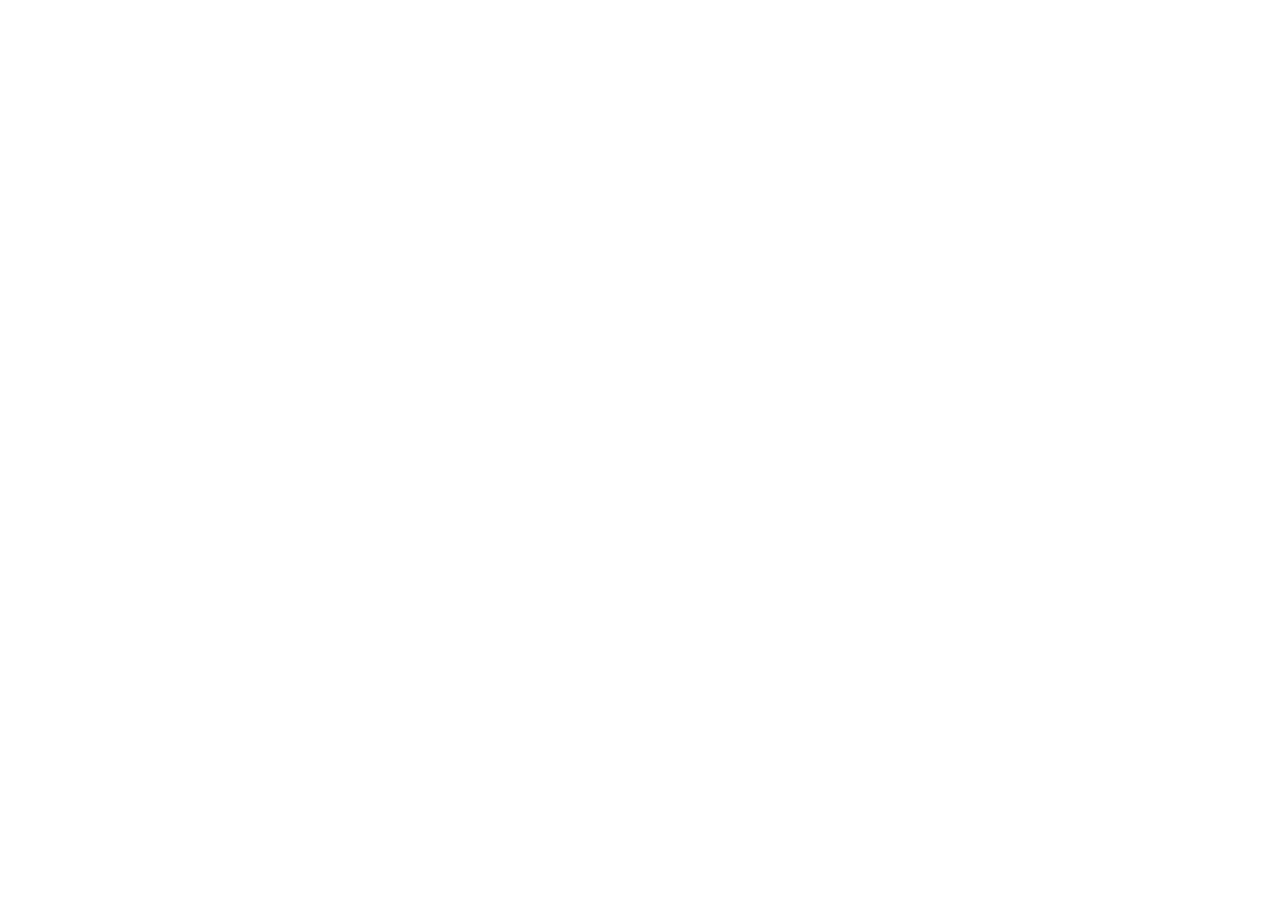
==== index.html @ db473afe "Add files via upload" ====
<!doctype html>
<html lang="en">
<head>
<meta charset="utf-8">
<meta name="viewport" content="width=device-width, initial-scale=1">
<title>Robotics & Automation Engineer | Portfolio</title>
<meta name="description" content="Engineering portfolio: embedded, autonomous and robotic systems.">
<link rel="preconnect" href="https://fonts.googleapis.com"><link rel="preconnect" href="https://fonts.gstatic.com" crossorigin>
<link rel="stylesheet" href="https://fonts.googleapis.com/css2?family=Bricolage+Grotesque:wght@600;700&family=Source+Sans+3:wght@400;600&display=swap">
<link rel="stylesheet" href="assets/style.css">
</head>
<body data-page="home">
<div id="app"></div>
<noscript><p style="padding:20px">This site needs JavaScript enabled.</p></noscript>
<script src="data/site-data.js"></script>
<script src="assets/site.js"></script>
</body>
</html>
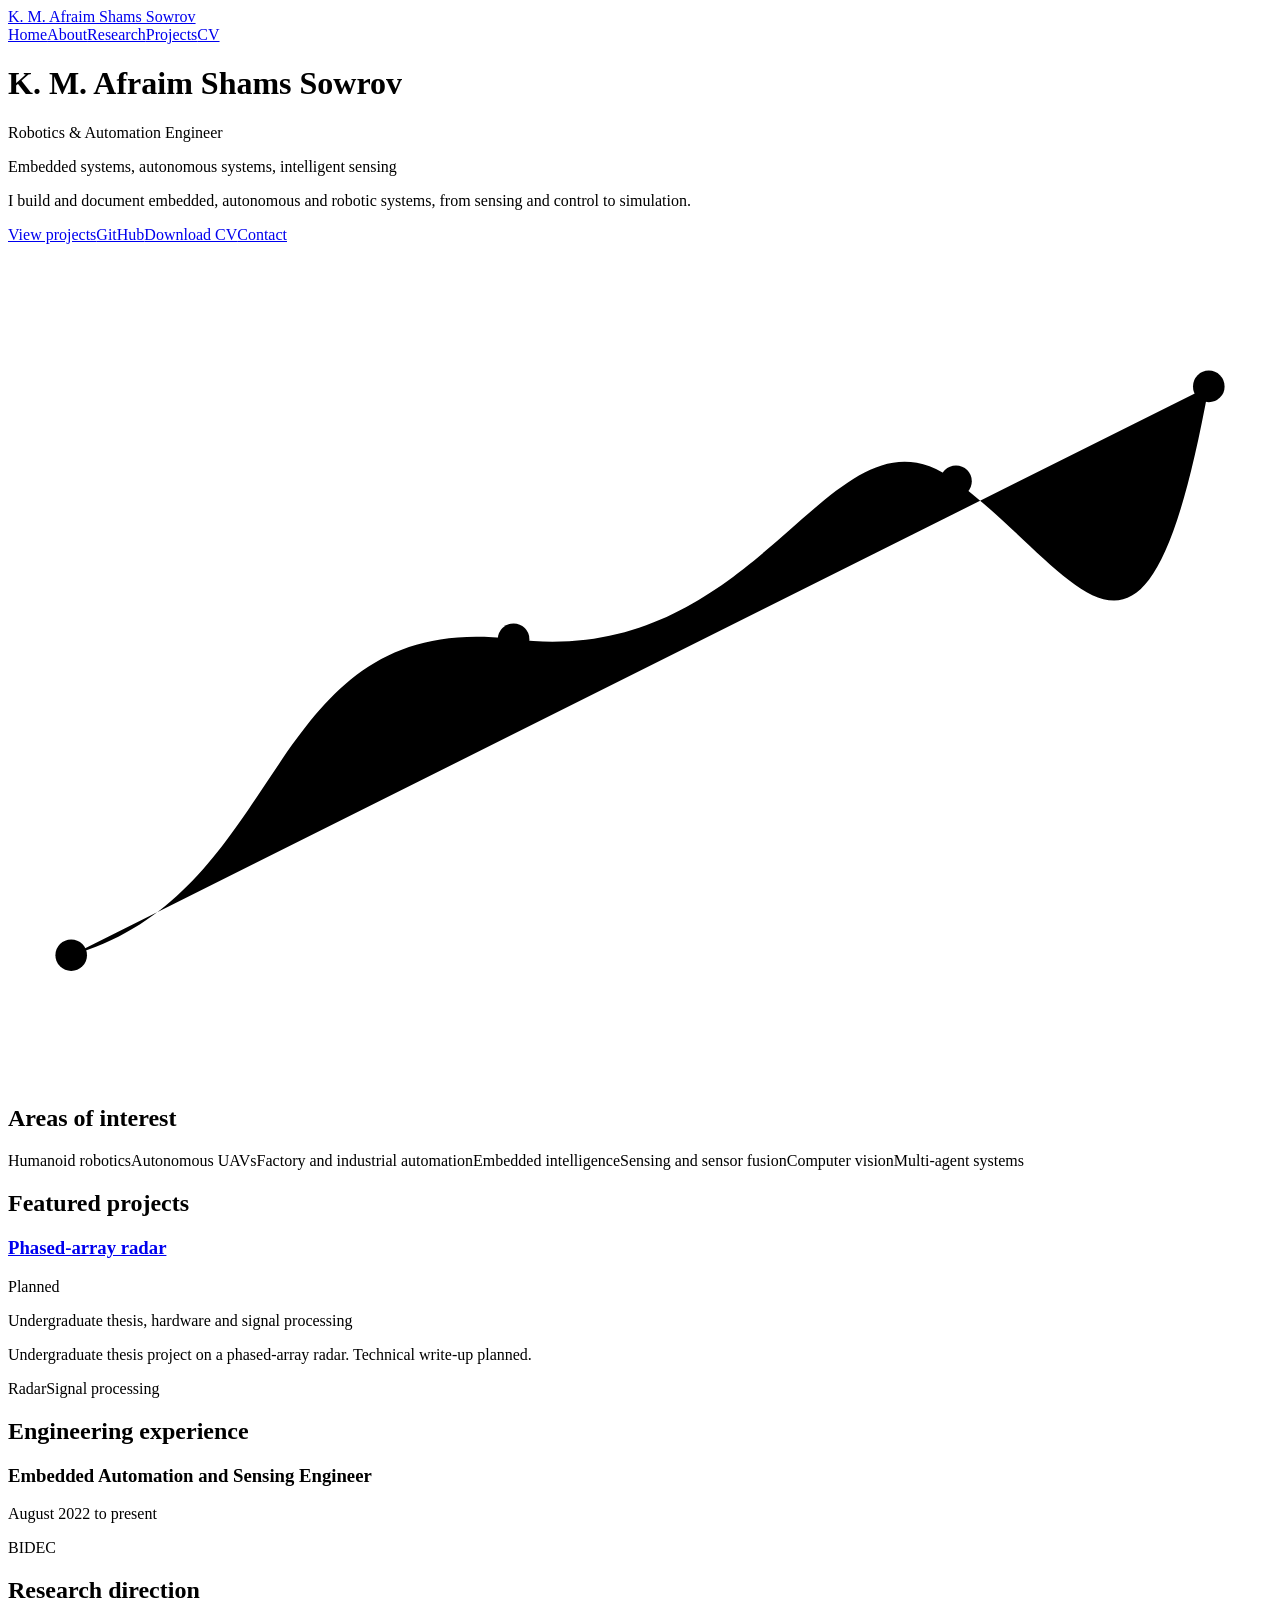
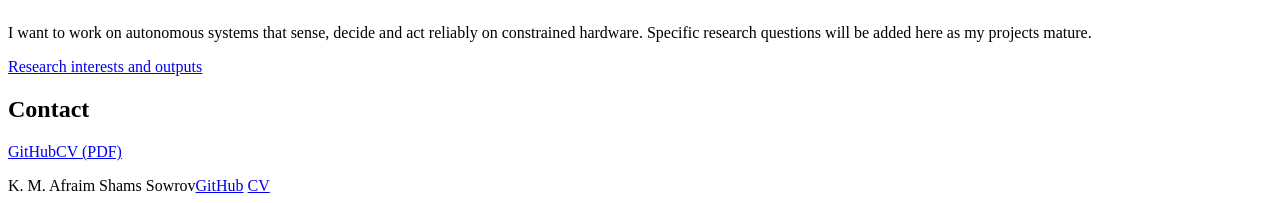
==== commit c46bdb76: "Add files via upload" ====
--- a/index.html
+++ b/index.html
@@ -3,16 +3,30 @@
 <head>
 <meta charset="utf-8">
 <meta name="viewport" content="width=device-width, initial-scale=1">
-<title>Robotics & Automation Engineer | Portfolio</title>
-<meta name="description" content="Engineering portfolio: embedded, autonomous and robotic systems.">
+<title>K. M. Afraim Shams Sowrov | Robotics &amp; Automation Engineer</title>
+<meta name="description" content="Portfolio of K. M. Afraim Shams Sowrov: embedded, autonomous and robotic systems.">
 <link rel="preconnect" href="https://fonts.googleapis.com"><link rel="preconnect" href="https://fonts.gstatic.com" crossorigin>
 <link rel="stylesheet" href="https://fonts.googleapis.com/css2?family=Bricolage+Grotesque:wght@600;700&family=Source+Sans+3:wght@400;600&display=swap">
 <link rel="stylesheet" href="assets/style.css">
 </head>
-<body data-page="home">
-<div id="app"></div>
-<noscript><p style="padding:20px">This site needs JavaScript enabled.</p></noscript>
-<script src="data/site-data.js"></script>
-<script src="assets/site.js"></script>
+<body>
+<div class="wrap">
+<header class="top"><a class="brand" href="index.html">K. M. Afraim Shams Sowrov</a><nav aria-label="Main"><a href="index.html" aria-current="page">Home</a><a href="about.html">About</a><a href="research.html">Research</a><a href="projects.html">Projects</a><a href="cv.html">CV</a></nav></header>
+<main>
+<div class="hero"><div>
+<h1>K. M. Afraim Shams Sowrov</h1>
+<p class="role">Robotics &amp; Automation Engineer</p>
+<p class="muted">Embedded systems, autonomous systems, intelligent sensing</p>
+<p class="lead">I build and document embedded, autonomous and robotic systems, from sensing and control to simulation.</p>
+<p class="links"><a class="btn" href="projects.html">View projects</a><a class="btn ghost" href="https://github.com/AfraimSowrov">GitHub</a><a class="btn ghost" href="assets/cv.pdf">Download CV</a><a class="btn ghost" href="#contact">Contact</a></p>
+</div><svg class="path" viewBox="0 0 400 260" role="img" aria-label="Decorative waypoint trajectory"><path d="M20 220 C90 200 80 110 160 120 S260 40 300 70 S360 150 380 40"/><circle cx="20" cy="220" r="5"/><circle cx="160" cy="120" r="5"/><circle cx="300" cy="70" r="5"/><circle cx="380" cy="40" r="5"/></svg></div>
+<section><h2>Areas of interest</h2><p class="tags big"><span>Humanoid robotics</span><span>Autonomous UAVs</span><span>Factory and industrial automation</span><span>Embedded intelligence</span><span>Sensing and sensor fusion</span><span>Computer vision</span><span>Multi-agent systems</span></p></section>
+<section><h2>Featured projects</h2><article class="row"><div class="row-head"><h3><a href="project-phased-array-radar.html">Phased-array radar</a></h3><span class="badge">Planned</span></div><p class="muted small">Undergraduate thesis, hardware and signal processing</p><p>Undergraduate thesis project on a phased-array radar. Technical write-up planned.</p><p class="tags"><span>Radar</span><span>Signal processing</span></p></article></section>
+<section><h2>Engineering experience</h2><article class="row"><div class="row-head"><h3>Embedded Automation and Sensing Engineer</h3><span class="muted small">August 2022 to present</span></div><p class="muted small">BIDEC</p></article></section>
+<section><h2>Research direction</h2><p>I want to work on autonomous systems that sense, decide and act reliably on constrained hardware. Specific research questions will be added here as my projects mature.</p><p><a href="research.html">Research interests and outputs</a></p></section>
+<section id="contact"><h2>Contact</h2><p class="links"><a class="btn ghost" href="https://github.com/AfraimSowrov">GitHub</a><a class="btn ghost" href="assets/cv.pdf">CV (PDF)</a></p></section>
+</main>
+<footer><span>K. M. Afraim Shams Sowrov</span><span><a href="https://github.com/AfraimSowrov">GitHub</a> <a href="assets/cv.pdf">CV</a></span></footer>
+</div>
 </body>
 </html>
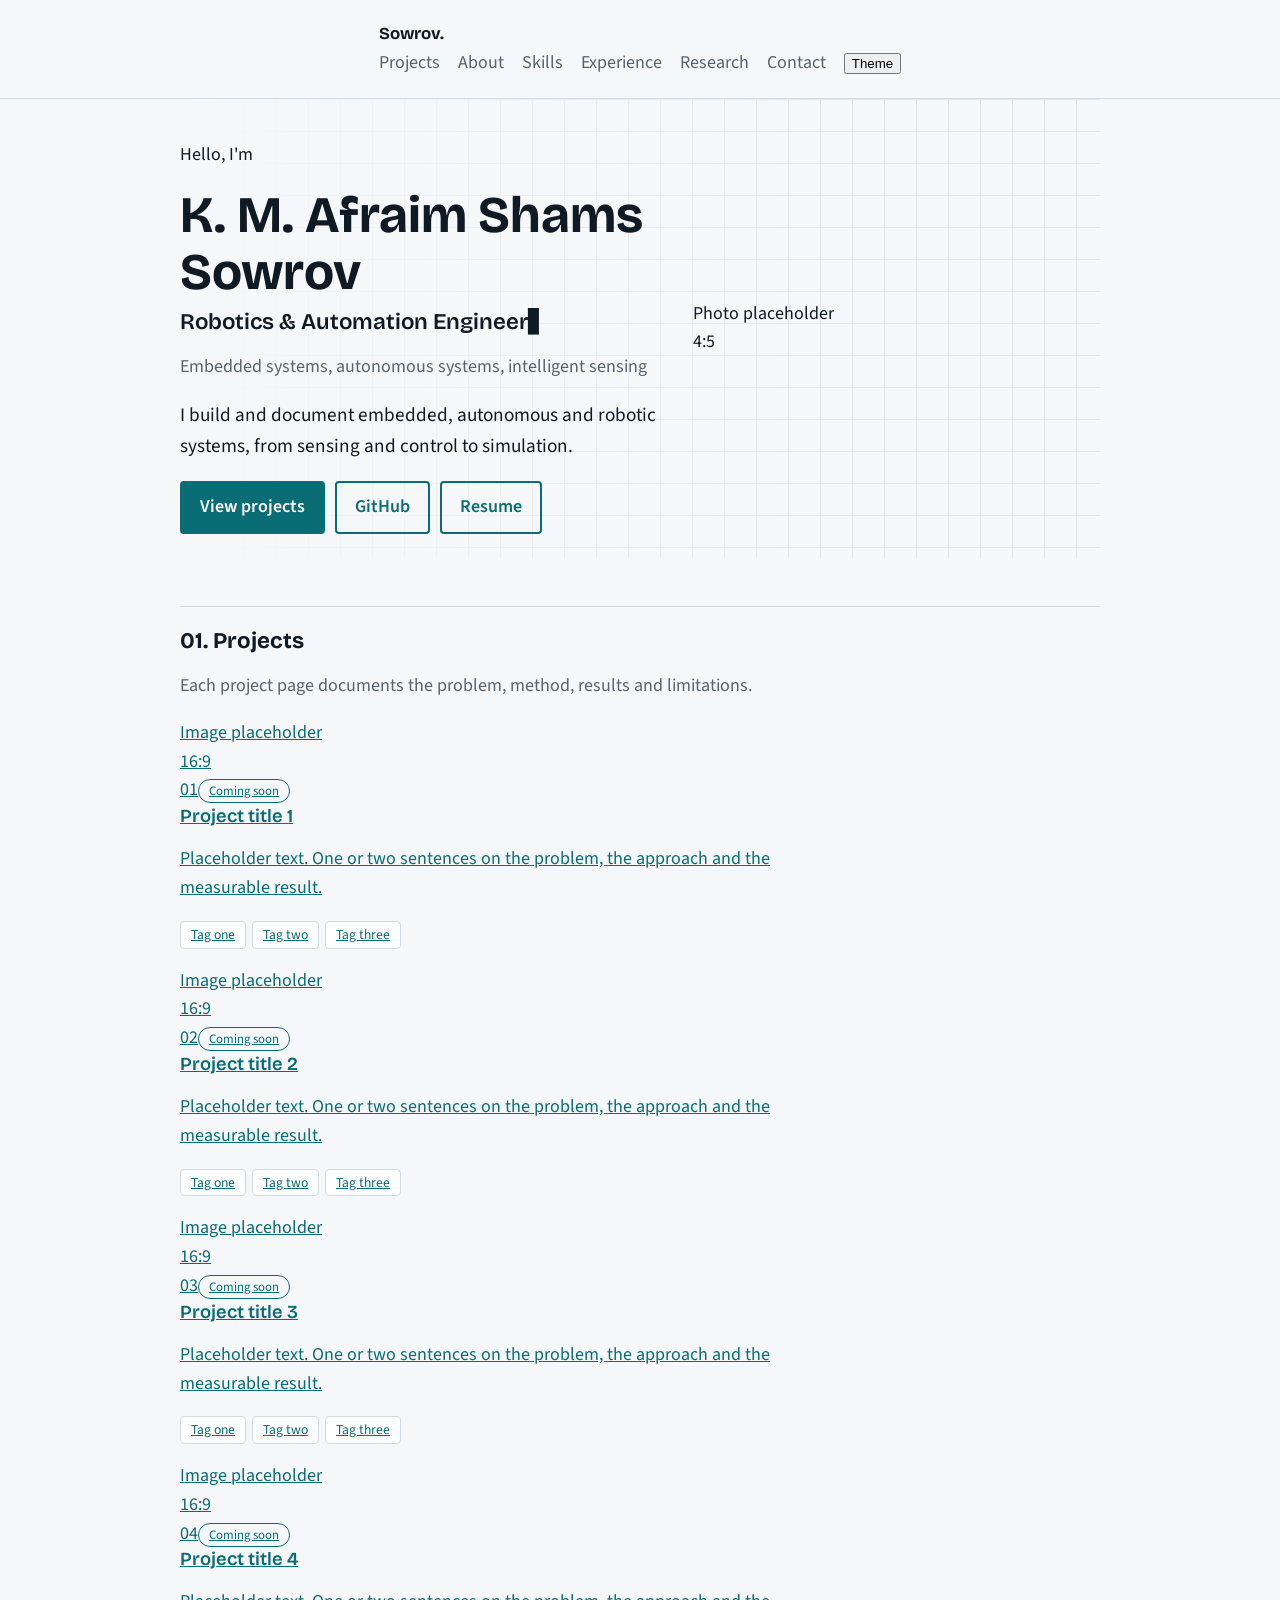
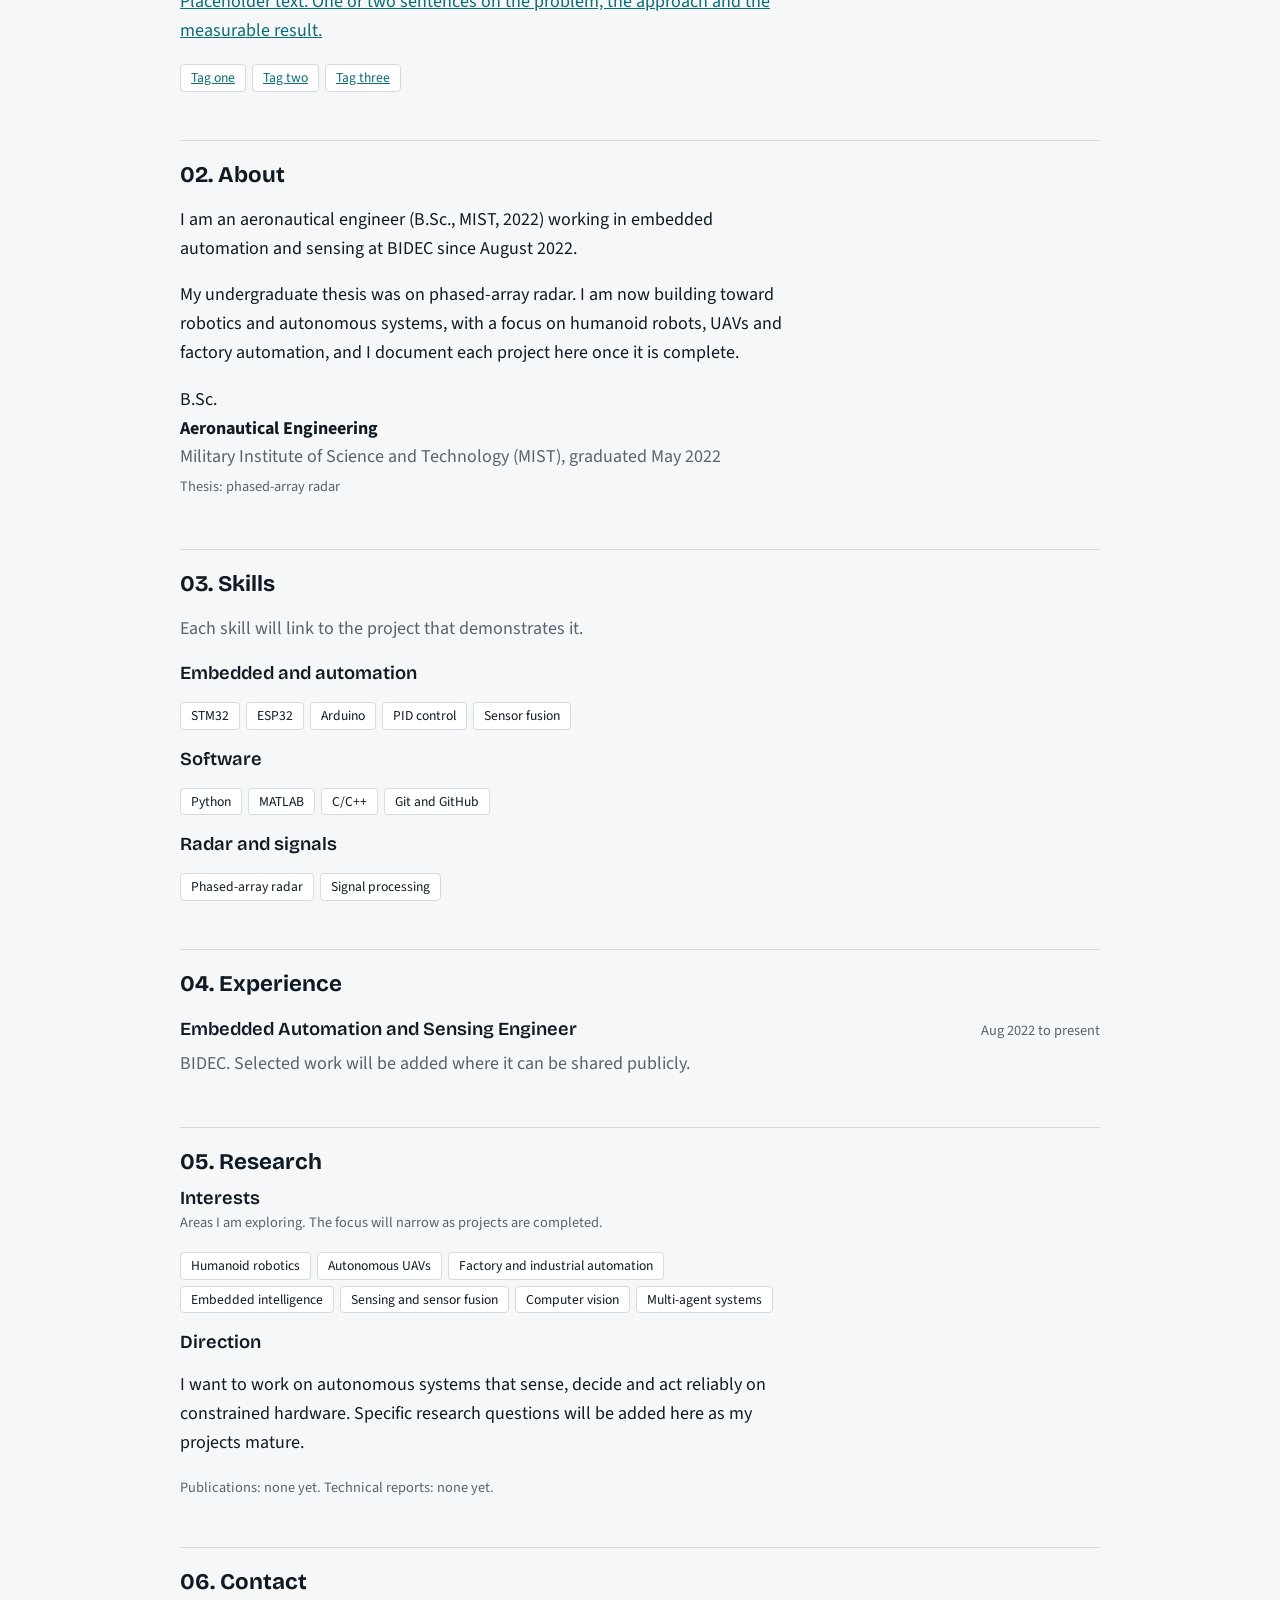
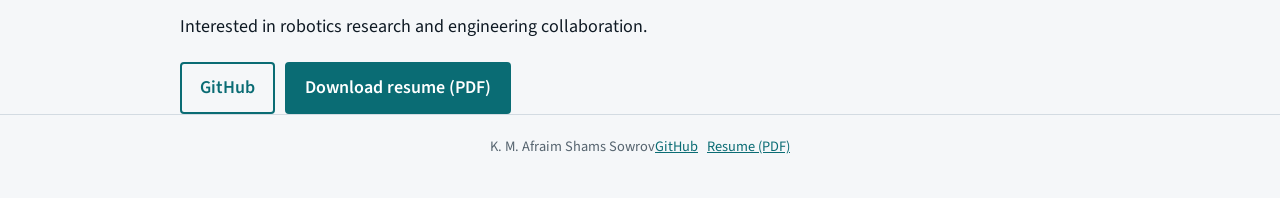
==== commit 86cd80c3: "Add files via upload" ====
--- a/index.html
+++ b/index.html
@@ -4,29 +4,88 @@
 <meta charset="utf-8">
 <meta name="viewport" content="width=device-width, initial-scale=1">
 <title>K. M. Afraim Shams Sowrov | Robotics &amp; Automation Engineer</title>
-<meta name="description" content="Portfolio of K. M. Afraim Shams Sowrov: embedded, autonomous and robotic systems.">
+<meta name="description" content="K. M. Afraim Shams Sowrov: robotics and automation engineer. Embedded, autonomous and robotic systems.">
 <link rel="preconnect" href="https://fonts.googleapis.com"><link rel="preconnect" href="https://fonts.gstatic.com" crossorigin>
-<link rel="stylesheet" href="https://fonts.googleapis.com/css2?family=Bricolage+Grotesque:wght@600;700&family=Source+Sans+3:wght@400;600&display=swap">
+<link rel="stylesheet" href="https://fonts.googleapis.com/css2?family=Bricolage+Grotesque:wght@600;700&family=JetBrains+Mono:wght@500&family=Source+Sans+3:wght@400;600&display=swap">
 <link rel="stylesheet" href="assets/style.css">
+<script src="assets/theme.js"></script>
 </head>
 <body>
-<div class="wrap">
-<header class="top"><a class="brand" href="index.html">K. M. Afraim Shams Sowrov</a><nav aria-label="Main"><a href="index.html" aria-current="page">Home</a><a href="about.html">About</a><a href="research.html">Research</a><a href="projects.html">Projects</a><a href="cv.html">CV</a></nav></header>
-<main>
+<header class="top"><div class="wrap"><a class="brand" href="index.html#top">Sowrov<span>.</span></a><nav aria-label="Main"><a href="#projects">Projects</a><a href="#about">About</a><a href="#skills">Skills</a><a href="#experience">Experience</a><a href="#research">Research</a><a href="#contact">Contact</a><button class="theme" type="button" data-toggle-theme aria-pressed="false" aria-label="Toggle dark mode">Theme</button></nav></div></header>
+<div class="wrap" id="top">
 <div class="hero"><div>
+<p class="mono eyebrow">Hello, I'm</p>
 <h1>K. M. Afraim Shams Sowrov</h1>
-<p class="role">Robotics &amp; Automation Engineer</p>
+<p class="role">Robotics &amp; Automation Engineer<span class="cursor" aria-hidden="true">&#9611;</span></p>
 <p class="muted">Embedded systems, autonomous systems, intelligent sensing</p>
 <p class="lead">I build and document embedded, autonomous and robotic systems, from sensing and control to simulation.</p>
-<p class="links"><a class="btn" href="projects.html">View projects</a><a class="btn ghost" href="https://github.com/AfraimSowrov">GitHub</a><a class="btn ghost" href="assets/cv.pdf">Download CV</a><a class="btn ghost" href="#contact">Contact</a></p>
-</div><svg class="path" viewBox="0 0 400 260" role="img" aria-label="Decorative waypoint trajectory"><path d="M20 220 C90 200 80 110 160 120 S260 40 300 70 S360 150 380 40"/><circle cx="20" cy="220" r="5"/><circle cx="160" cy="120" r="5"/><circle cx="300" cy="70" r="5"/><circle cx="380" cy="40" r="5"/></svg></div>
-<section><h2>Areas of interest</h2><p class="tags big"><span>Humanoid robotics</span><span>Autonomous UAVs</span><span>Factory and industrial automation</span><span>Embedded intelligence</span><span>Sensing and sensor fusion</span><span>Computer vision</span><span>Multi-agent systems</span></p></section>
-<section><h2>Featured projects</h2><article class="row"><div class="row-head"><h3><a href="project-phased-array-radar.html">Phased-array radar</a></h3><span class="badge">Planned</span></div><p class="muted small">Undergraduate thesis, hardware and signal processing</p><p>Undergraduate thesis project on a phased-array radar. Technical write-up planned.</p><p class="tags"><span>Radar</span><span>Signal processing</span></p></article></section>
-<section><h2>Engineering experience</h2><article class="row"><div class="row-head"><h3>Embedded Automation and Sensing Engineer</h3><span class="muted small">August 2022 to present</span></div><p class="muted small">BIDEC</p></article></section>
-<section><h2>Research direction</h2><p>I want to work on autonomous systems that sense, decide and act reliably on constrained hardware. Specific research questions will be added here as my projects mature.</p><p><a href="research.html">Research interests and outputs</a></p></section>
-<section id="contact"><h2>Contact</h2><p class="links"><a class="btn ghost" href="https://github.com/AfraimSowrov">GitHub</a><a class="btn ghost" href="assets/cv.pdf">CV (PDF)</a></p></section>
-</main>
-<footer><span>K. M. Afraim Shams Sowrov</span><span><a href="https://github.com/AfraimSowrov">GitHub</a> <a href="assets/cv.pdf">CV</a></span></footer>
+<p class="links"><a class="btn" href="#projects">View projects</a><a class="btn ghost" href="https://github.com/AfraimSowrov">GitHub</a><a class="btn ghost" href="assets/cv.pdf">Resume</a></p>
 </div>
+<!-- Replace with: <img class="portrait" src="assets/photo.jpg" alt="Portrait of K. M. Afraim Shams Sowrov"> -->
+<div class="ph portrait" role="img" aria-label="Portrait placeholder">Photo placeholder<br>4:5</div></div>
+
+<section id="projects"><h2><span class="num">01.</span> Projects</h2>
+<p class="muted">Each project page documents the problem, method, results and limitations.</p>
+<div class="grid">
+<a class="card" href="project-1.html">
+<!-- Replace the placeholder block with: <img src="assets/projects/project-1.jpg" alt="Describe the image"> -->
+<div class="ph">Image placeholder<br>16:9</div>
+<div class="card-body"><div class="card-top"><span class="card-num">01</span><span class="badge">Coming soon</span></div>
+<h3>Project title 1</h3>
+<p>Placeholder text. One or two sentences on the problem, the approach and the measurable result.</p>
+<p class="tags"><span>Tag one</span><span>Tag two</span><span>Tag three</span></p></div></a>
+<a class="card" href="project-2.html">
+<!-- Replace the placeholder block with: <img src="assets/projects/project-2.jpg" alt="Describe the image"> -->
+<div class="ph">Image placeholder<br>16:9</div>
+<div class="card-body"><div class="card-top"><span class="card-num">02</span><span class="badge">Coming soon</span></div>
+<h3>Project title 2</h3>
+<p>Placeholder text. One or two sentences on the problem, the approach and the measurable result.</p>
+<p class="tags"><span>Tag one</span><span>Tag two</span><span>Tag three</span></p></div></a>
+<a class="card" href="project-3.html">
+<!-- Replace the placeholder block with: <img src="assets/projects/project-3.jpg" alt="Describe the image"> -->
+<div class="ph">Image placeholder<br>16:9</div>
+<div class="card-body"><div class="card-top"><span class="card-num">03</span><span class="badge">Coming soon</span></div>
+<h3>Project title 3</h3>
+<p>Placeholder text. One or two sentences on the problem, the approach and the measurable result.</p>
+<p class="tags"><span>Tag one</span><span>Tag two</span><span>Tag three</span></p></div></a>
+<a class="card" href="project-4.html">
+<!-- Replace the placeholder block with: <img src="assets/projects/project-4.jpg" alt="Describe the image"> -->
+<div class="ph">Image placeholder<br>16:9</div>
+<div class="card-body"><div class="card-top"><span class="card-num">04</span><span class="badge">Coming soon</span></div>
+<h3>Project title 4</h3>
+<p>Placeholder text. One or two sentences on the problem, the approach and the measurable result.</p>
+<p class="tags"><span>Tag one</span><span>Tag two</span><span>Tag three</span></p></div></a>
+</div></section>
+
+<section id="about"><h2><span class="num">02.</span> About</h2>
+<div class="cols"><div>
+<p>I am an aeronautical engineer (B.Sc., MIST, 2022) working in embedded automation and sensing at BIDEC since August 2022.</p>
+<p>My undergraduate thesis was on phased-array radar. I am now building toward robotics and autonomous systems, with a focus on humanoid robots, UAVs and factory automation, and I document each project here once it is complete.</p></div>
+<div><div class="edu"><span class="num">B.Sc.</span><div><strong>Aeronautical Engineering</strong><br><span class="muted">Military Institute of Science and Technology (MIST), graduated May 2022</span><br><span class="muted small">Thesis: phased-array radar</span></div></div></div></div></section>
+
+<section id="skills"><h2><span class="num">03.</span> Skills</h2>
+<p class="muted">Each skill will link to the project that demonstrates it.</p>
+<div class="cols three">
+<div class="tile"><h3>Embedded and automation</h3><p class="tags"><span>STM32</span><span>ESP32</span><span>Arduino</span><span>PID control</span><span>Sensor fusion</span></p></div>
+<div class="tile"><h3>Software</h3><p class="tags"><span>Python</span><span>MATLAB</span><span>C/C++</span><span>Git and GitHub</span></p></div>
+<div class="tile"><h3>Radar and signals</h3><p class="tags"><span>Phased-array radar</span><span>Signal processing</span></p></div>
+</div></section>
+
+<section id="experience"><h2><span class="num">04.</span> Experience</h2>
+<div class="tile" style="margin-top:20px"><div class="row-head"><h3>Embedded Automation and Sensing Engineer</h3><span class="muted small mono">Aug 2022 to present</span></div>
+<p class="muted" style="margin:6px 0 0">BIDEC. Selected work will be added where it can be shared publicly.</p></div></section>
+
+<section id="research"><h2><span class="num">05.</span> Research</h2>
+<div class="cols two">
+<div class="tile"><h3>Interests</h3><p class="muted small">Areas I am exploring. The focus will narrow as projects are completed.</p><p class="tags"><span>Humanoid robotics</span><span>Autonomous UAVs</span><span>Factory and industrial automation</span><span>Embedded intelligence</span><span>Sensing and sensor fusion</span><span>Computer vision</span><span>Multi-agent systems</span></p></div>
+<div class="tile"><h3>Direction</h3><p>I want to work on autonomous systems that sense, decide and act reliably on constrained hardware. Specific research questions will be added here as my projects mature.</p>
+<p class="muted small">Publications: none yet. Technical reports: none yet.</p></div></div></section>
+
+<section id="contact"><h2><span class="num">06.</span> Contact</h2>
+<p>Interested in robotics research and engineering collaboration.</p>
+<!-- Add: <a class="btn ghost" href="https://www.linkedin.com/in/YOUR-PROFILE">LinkedIn</a> and <a class="btn ghost" href="mailto:YOUR-EMAIL">Email</a> -->
+<p class="links"><a class="btn ghost" href="https://github.com/AfraimSowrov">GitHub</a><a class="btn" href="assets/cv.pdf">Download resume (PDF)</a></p></section>
+</div>
+<footer><div class="wrap"><span>K. M. Afraim Shams Sowrov</span><span><a href="https://github.com/AfraimSowrov">GitHub</a> &nbsp; <a href="assets/cv.pdf">Resume (PDF)</a></span></div></footer>
 </body>
 </html>
--- a/assets/style.css
+++ b/assets/style.css
@@ -0,0 +1,30 @@
+:root{--bg:#F5F7F9;--surface:#fff;--ink:#0F1A24;--muted:#56646F;--line:#D3DBE2;--accent:#0A6C74;--on-accent:#fff;
+--fh:"Bricolage Grotesque","Segoe UI",system-ui,sans-serif;--fb:"Source Sans 3","Segoe UI",system-ui,sans-serif;color-scheme:light}
+*{box-sizing:border-box}html{scroll-behavior:smooth;background:var(--bg)}
+body{margin:0;background:var(--bg);color:var(--ink);font:18px/1.6 var(--fb)}
+a{color:var(--accent)}a:focus-visible{outline:3px solid var(--accent);outline-offset:3px}
+.wrap{max-width:960px;margin:0 auto;padding:0 20px}
+.top{display:flex;flex-wrap:wrap;gap:8px 24px;justify-content:space-between;align-items:baseline;padding:20px 0;border-bottom:1px solid var(--line)}
+.brand{font:700 1.05rem var(--fh);color:var(--ink);text-decoration:none}
+nav a{margin-right:18px;color:var(--muted);text-decoration:none}nav a:last-child{margin-right:0}
+nav a:hover,nav a[aria-current]{color:var(--ink)}nav a[aria-current]{border-bottom:2px solid var(--accent)}
+main{padding:32px 0 56px}
+h1{font:700 clamp(2rem,6vw,3.2rem)/1.1 var(--fh);margin:0 0 8px}
+h2{font:700 1.4rem var(--fh);margin:0 0 12px}h3{font:600 1.15rem var(--fh);margin:0}
+section{margin-top:48px;padding-top:20px;border-top:1px solid var(--line)}
+p{max-width:68ch}.muted{color:var(--muted)}.small{font-size:.9rem;margin:2px 0}
+.role{font:600 1.4rem var(--fh);margin:0}.lead{font-size:1.2rem;margin:16px 0}
+.hero{display:grid;gap:24px;align-items:center;padding:24px 0;position:relative;isolation:isolate}
+.hero:before{content:"";position:absolute;inset:0;background-image:linear-gradient(var(--line) 1px,transparent 1px),linear-gradient(90deg,var(--line) 1px,transparent 1px);background-size:32px 32px;opacity:.6;-webkit-mask-image:linear-gradient(90deg,transparent,#000 70%);mask-image:linear-gradient(90deg,transparent,#000 70%);z-index:-1}
+@media(min-width:760px){.hero{grid-template-columns:1.2fr 1fr}}
+.path{width:100%;height:auto;fill:var(--accent)}
+.path path{fill:none;stroke:var(--accent);stroke-width:2.5}
+.links{display:flex;flex-wrap:wrap;gap:10px;margin:20px 0 0}
+.btn{display:inline-block;padding:10px 18px;border:2px solid var(--accent);background:var(--accent);color:var(--on-accent);font-weight:600;text-decoration:none;border-radius:4px}
+.btn.ghost{background:transparent;color:var(--accent)}.btn:hover{filter:brightness(1.1)}
+.row{padding:16px 0;border-bottom:1px solid var(--line)}.row p{margin:6px 0}
+.row-head{display:flex;flex-wrap:wrap;gap:4px 16px;justify-content:space-between;align-items:baseline}
+.badge{font-size:.8rem;padding:2px 10px;border:1px solid var(--accent);color:var(--accent);border-radius:99px;white-space:nowrap}
+.tags{display:flex;flex-wrap:wrap;gap:6px;padding:0}.tags span{font-size:.85rem;padding:2px 10px;background:var(--surface);border:1px solid var(--line);border-radius:4px}
+.tags.big span{font-size:1rem;padding:6px 14px}
+footer{display:flex;flex-wrap:wrap;gap:8px 24px;justify-content:space-between;padding:20px 0 40px;border-top:1px solid var(--line);color:var(--muted);font-size:.9rem}
